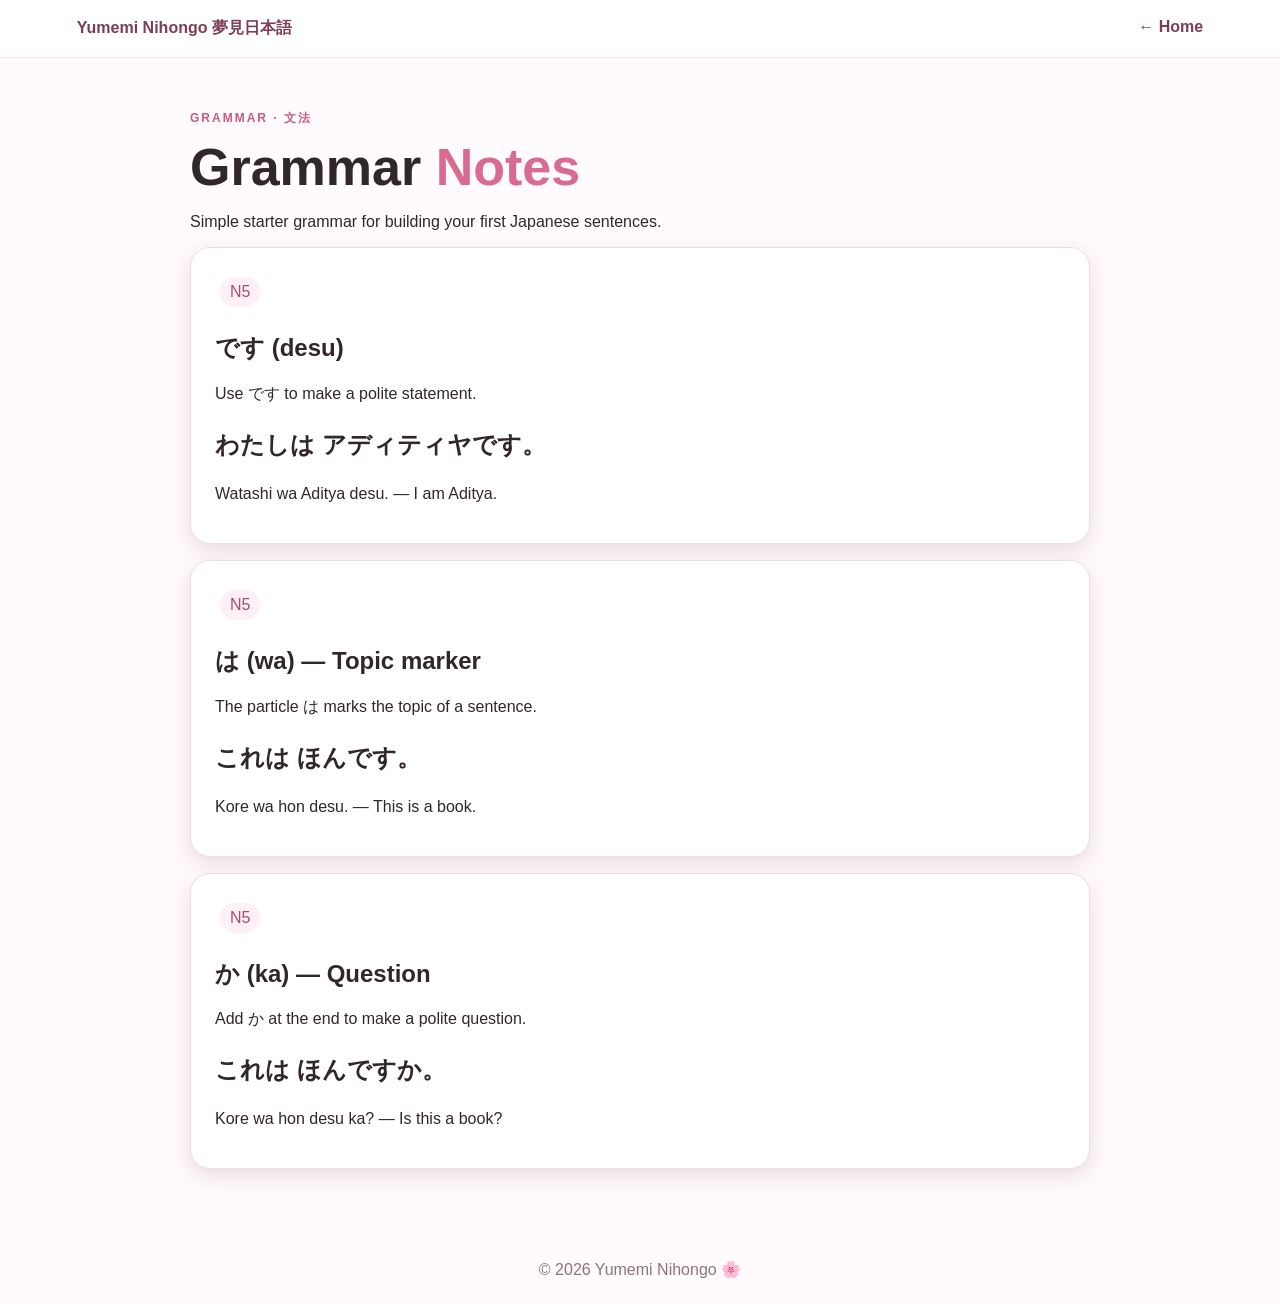
==== grammar.html @ f249b9d2 "Add files via upload" ====
<!DOCTYPE html><html lang="en"><head><meta charset="UTF-8"><meta name="viewport" content="width=device-width,initial-scale=1.0"><title>Grammar Notes — Yumemi Nihongo</title><style>
body{margin:0;font-family:Arial,sans-serif;background:#fffafc;color:#30262b}header{padding:18px 6%;display:flex;justify-content:space-between;background:white;border-bottom:1px solid #f2dfe7}a{text-decoration:none;color:#7e3d56;font-weight:bold}.wrap{max-width:900px;margin:auto;padding:50px 6%}.ey{color:#c45d83;font-weight:bold;letter-spacing:2px;font-size:12px}h1{font-size:52px;margin:10px 0}em{color:#d96b91;font-style:normal}.note{background:white;border:1px solid #f0dce5;border-radius:20px;padding:24px;margin:16px 0;box-shadow:0 7px 20px #eadce2}.jp{font-size:24px;font-weight:bold}.tag{display:inline-block;background:#fff0f5;padding:6px 10px;border-radius:99px;color:#a64f70;margin:5px}footer{text-align:center;padding:25px;color:#8b747d}</style></head><body><header><a href="index.html">Yumemi Nihongo 夢見日本語</a><a href="index.html">← Home</a></header><main class="wrap"><span class="ey">GRAMMAR · 文法</span><h1>Grammar <em>Notes</em></h1><p>Simple starter grammar for building your first Japanese sentences.</p><div class="note"><span class="tag">N5</span><h2>です (desu)</h2><p>Use です to make a polite statement.</p><p class="jp">わたしは アディティヤです。</p><p>Watashi wa Aditya desu. — I am Aditya.</p></div><div class="note"><span class="tag">N5</span><h2>は (wa) — Topic marker</h2><p>The particle は marks the topic of a sentence.</p><p class="jp">これは ほんです。</p><p>Kore wa hon desu. — This is a book.</p></div><div class="note"><span class="tag">N5</span><h2>か (ka) — Question</h2><p>Add か at the end to make a polite question.</p><p class="jp">これは ほんですか。</p><p>Kore wa hon desu ka? — Is this a book?</p></div></main><footer>© 2026 Yumemi Nihongo 🌸</footer></body></html>
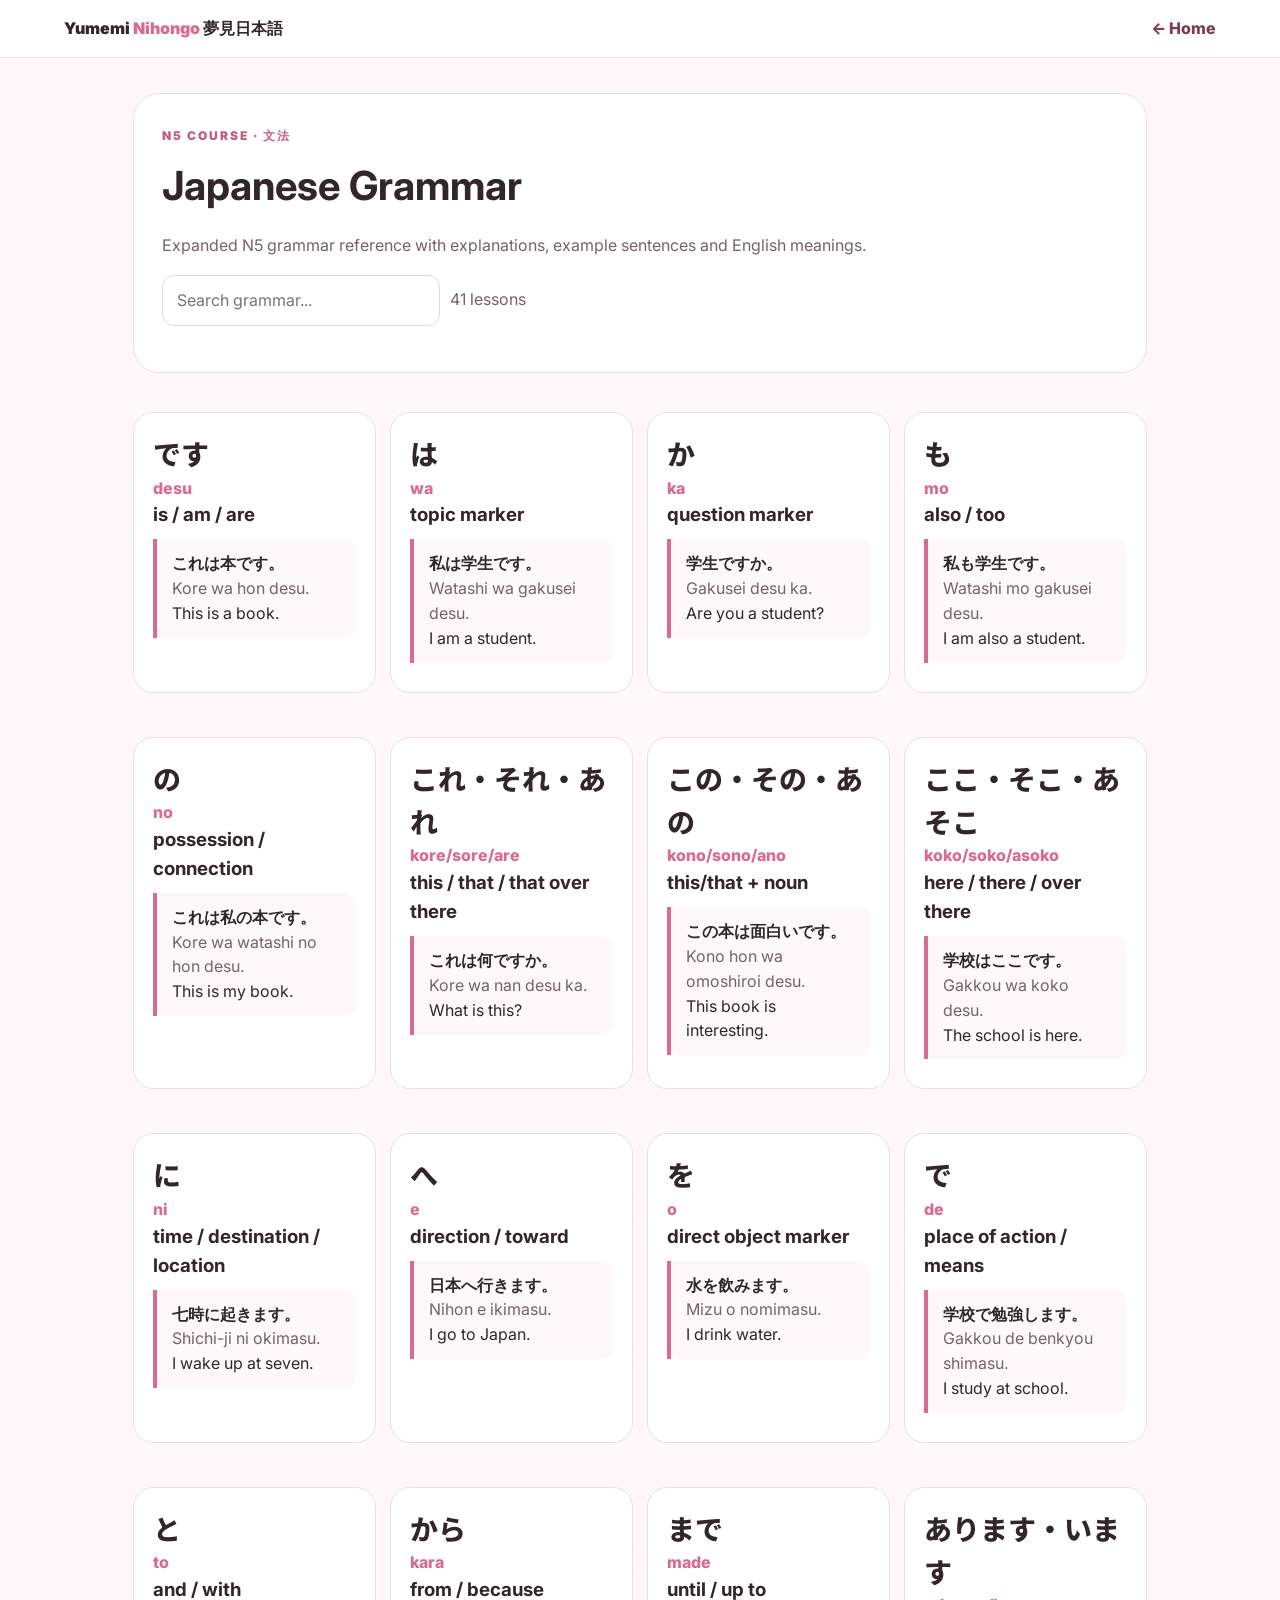
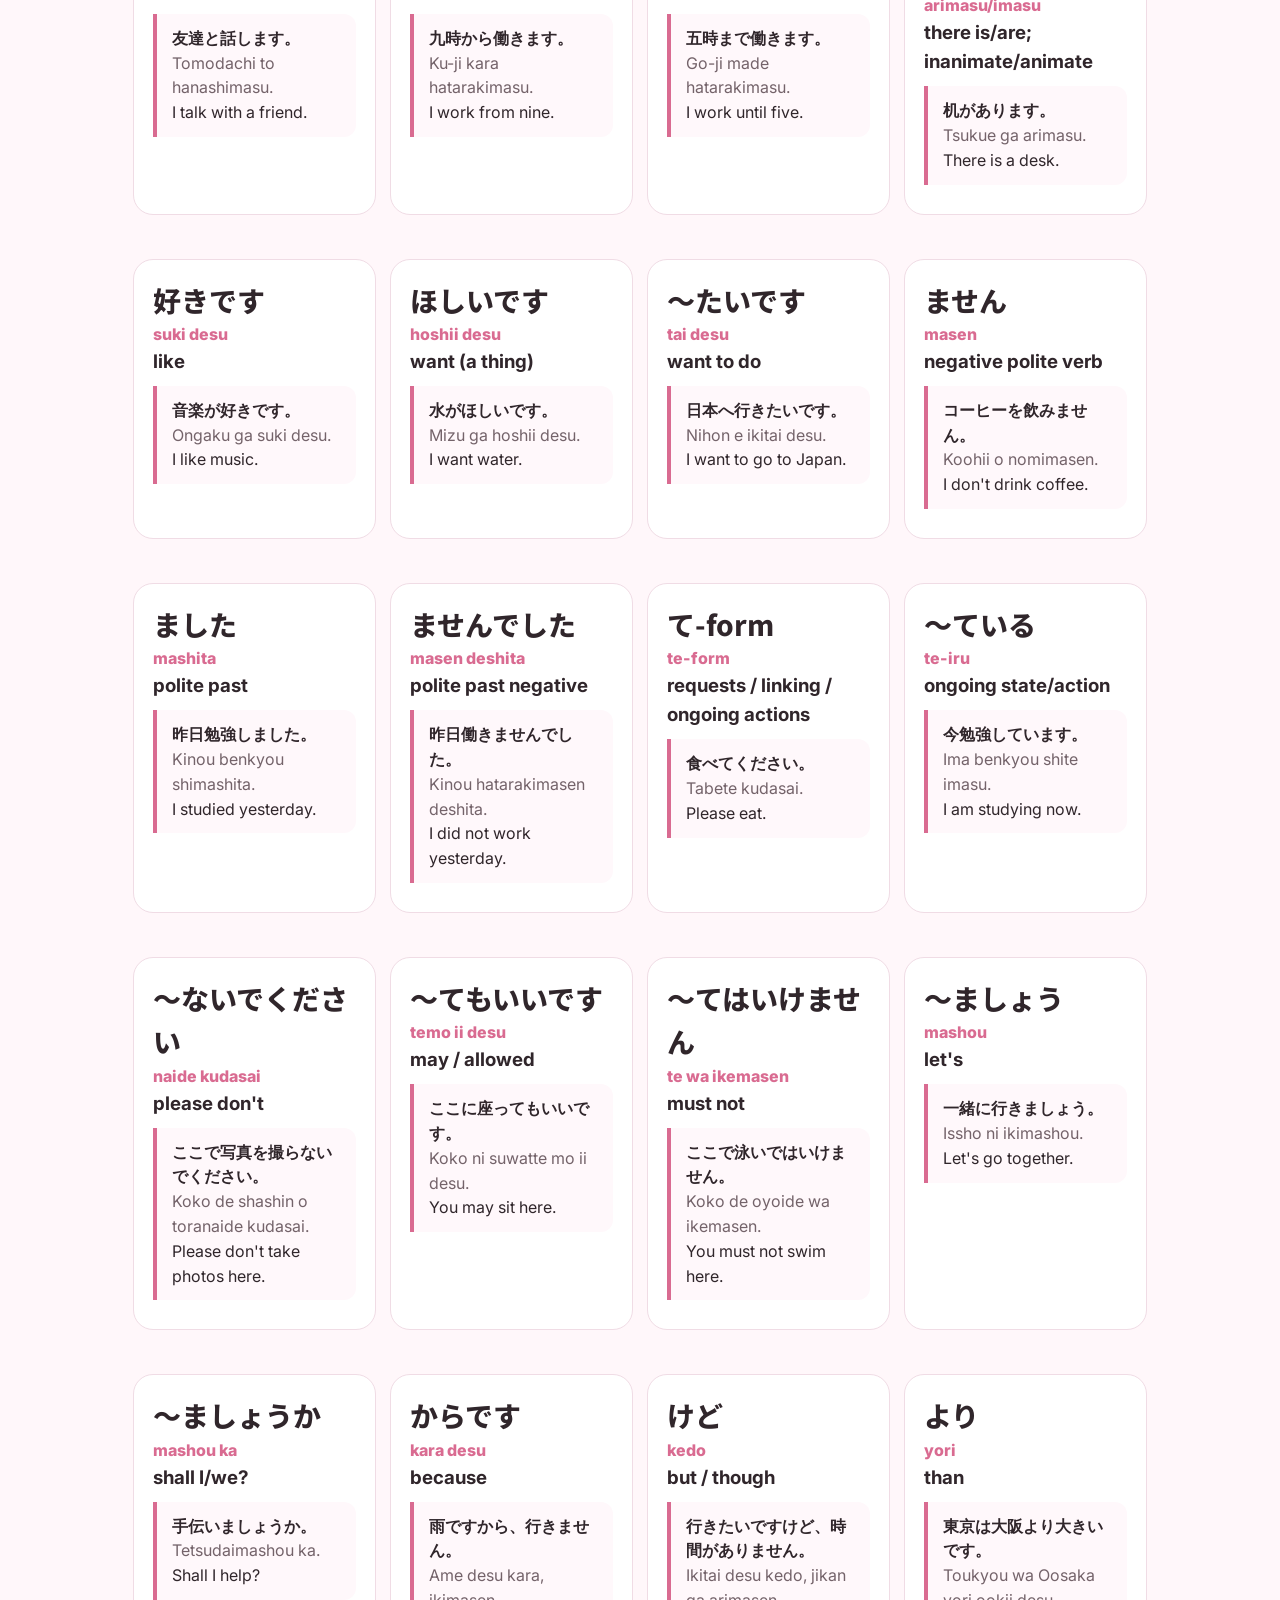
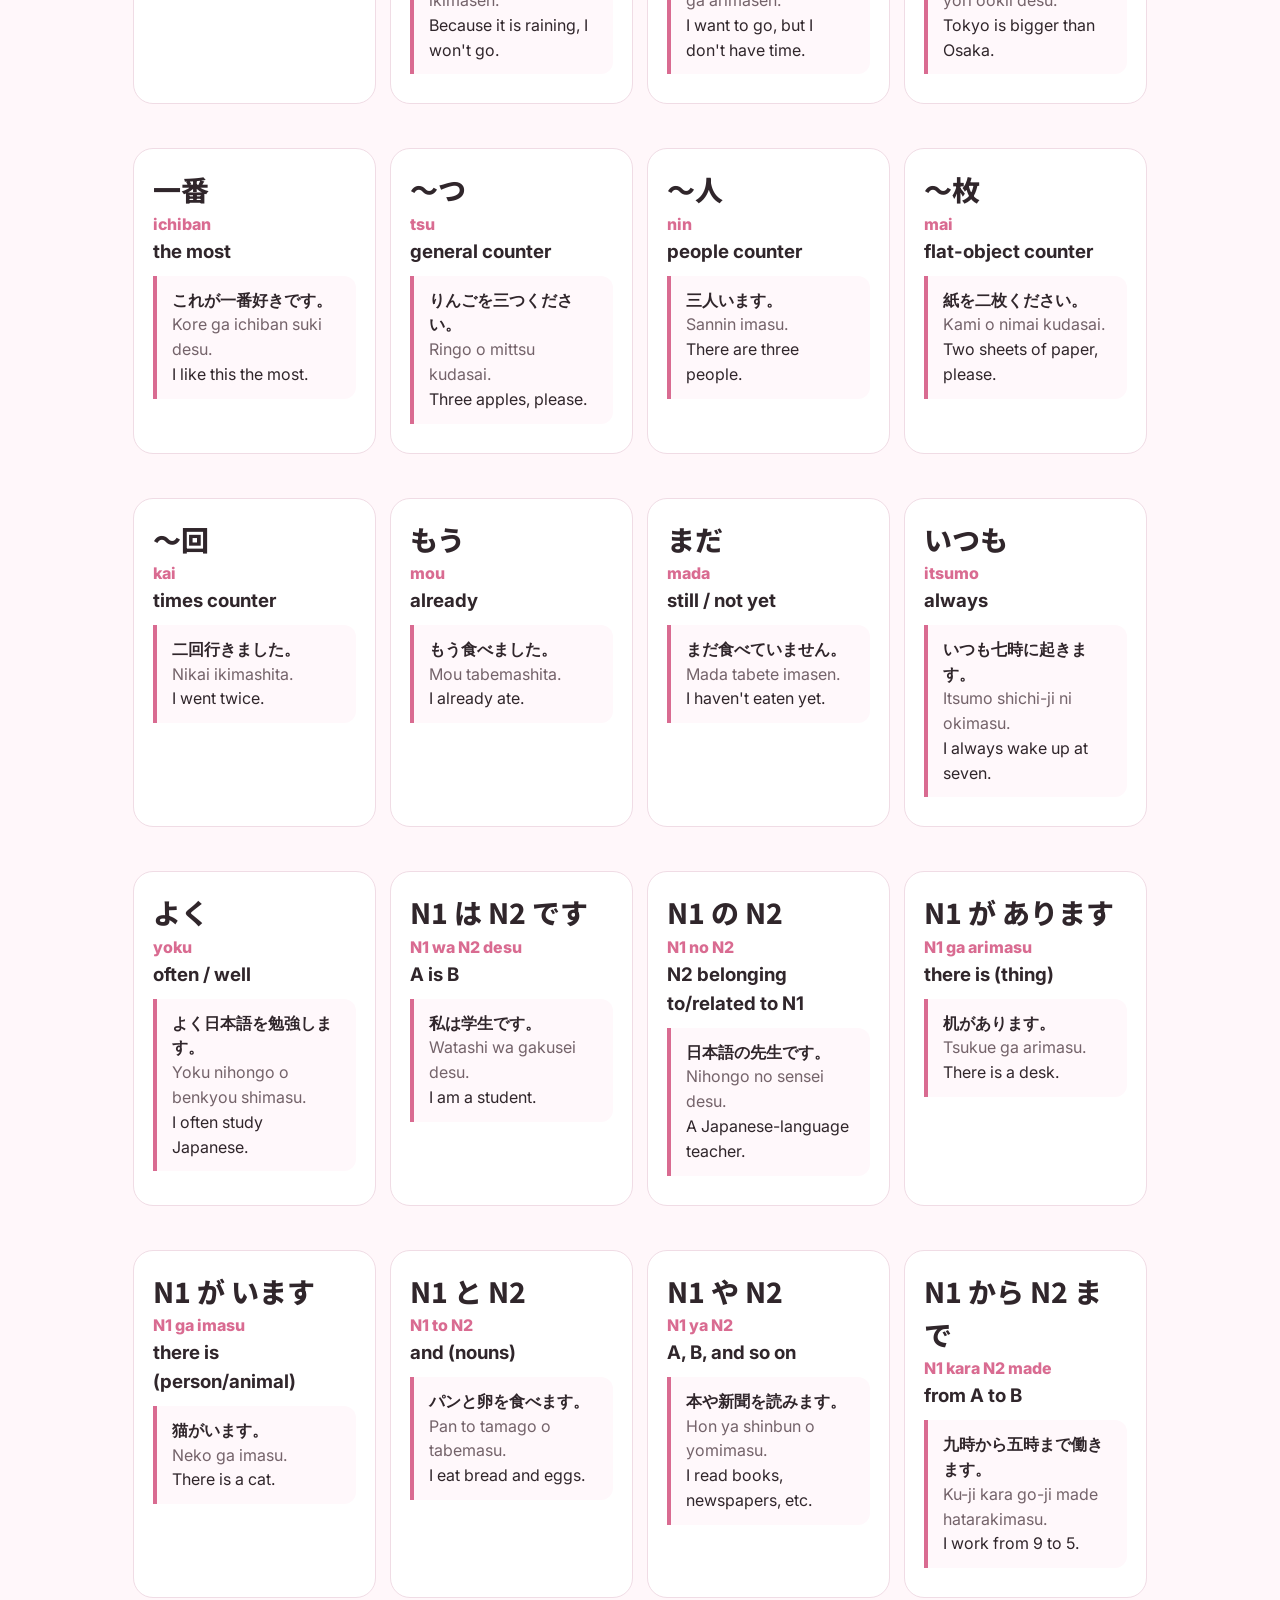
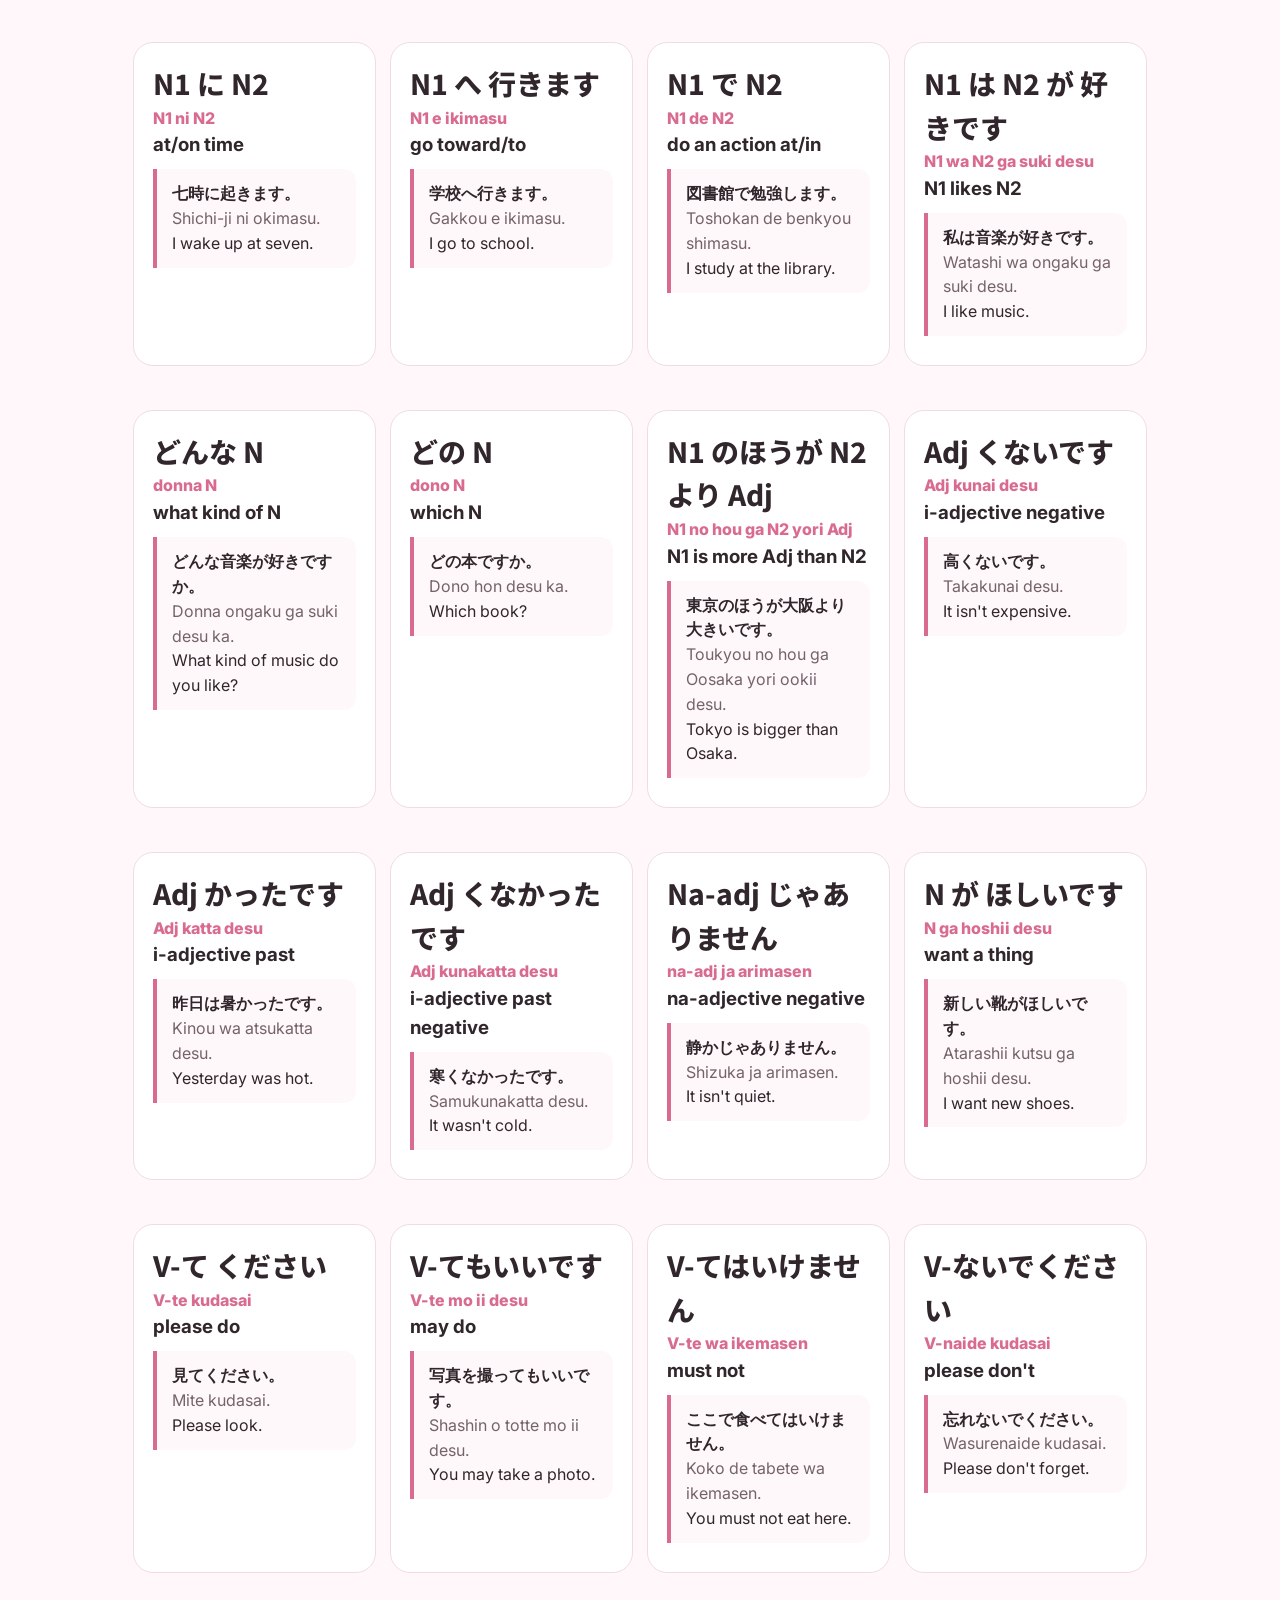
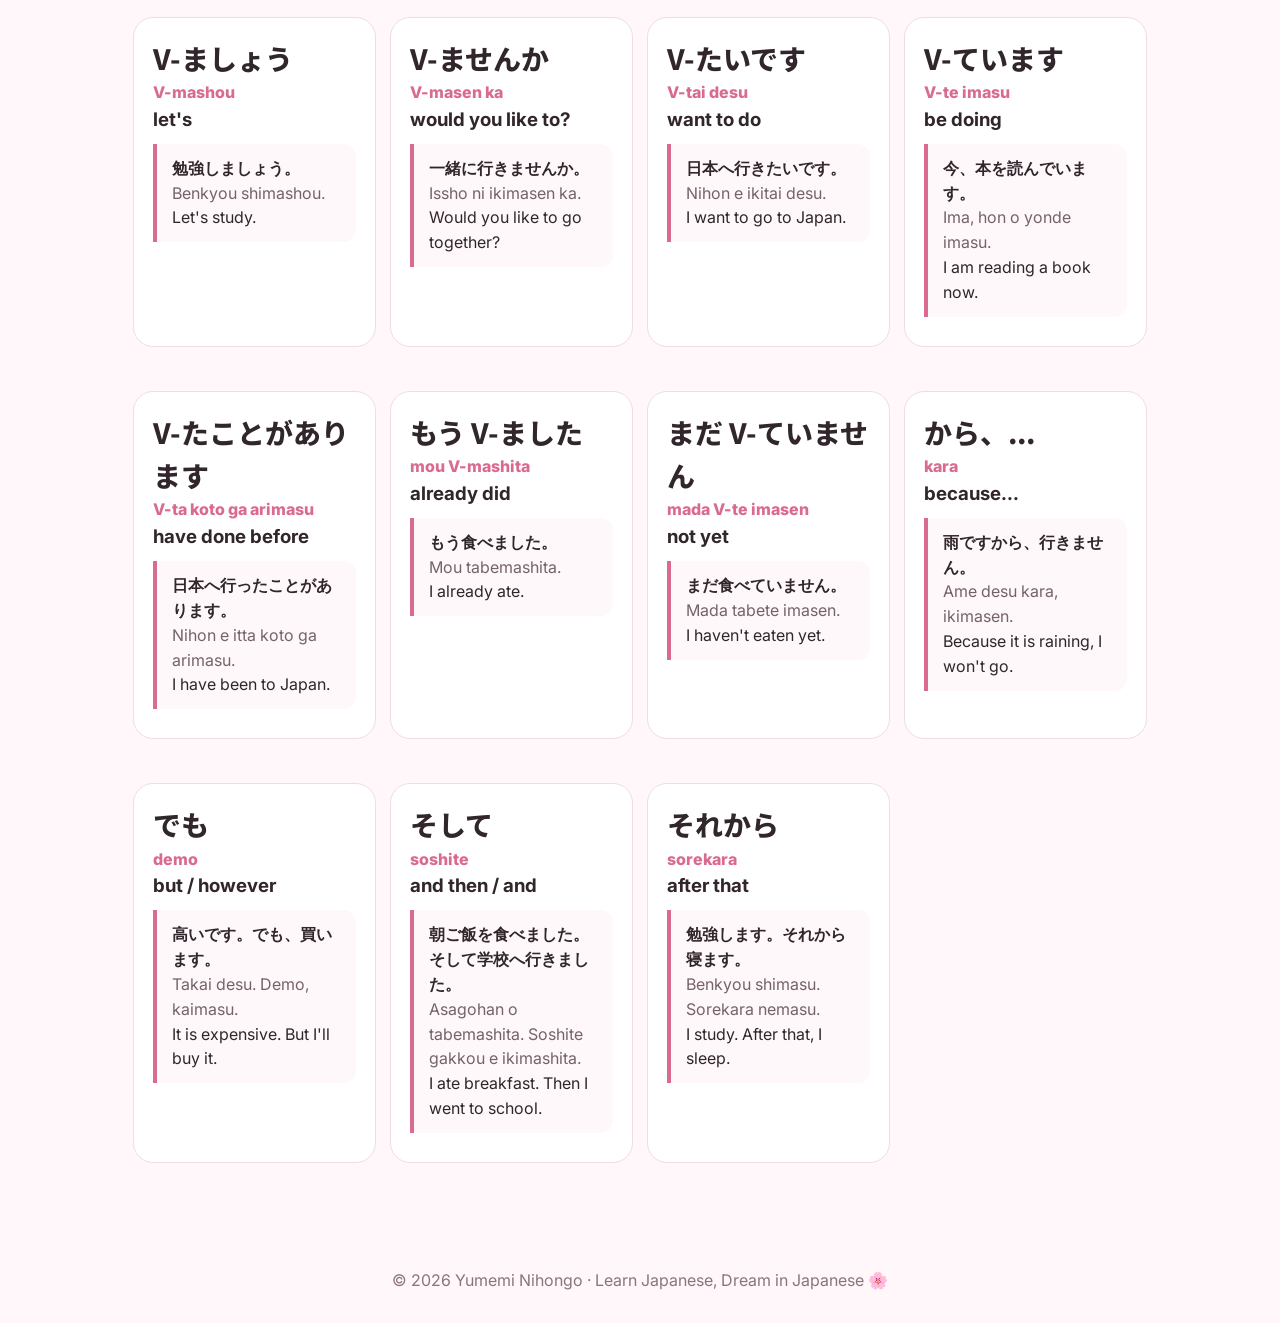
==== commit e4d1eae4: "Add files via upload" ====
--- a/grammar.html
+++ b/grammar.html
@@ -1,2 +1,67 @@
-<!DOCTYPE html><html lang="en"><head><meta charset="UTF-8"><meta name="viewport" content="width=device-width,initial-scale=1.0"><title>Grammar Notes — Yumemi Nihongo</title><style>
-body{margin:0;font-family:Arial,sans-serif;background:#fffafc;color:#30262b}header{padding:18px 6%;display:flex;justify-content:space-between;background:white;border-bottom:1px solid #f2dfe7}a{text-decoration:none;color:#7e3d56;font-weight:bold}.wrap{max-width:900px;margin:auto;padding:50px 6%}.ey{color:#c45d83;font-weight:bold;letter-spacing:2px;font-size:12px}h1{font-size:52px;margin:10px 0}em{color:#d96b91;font-style:normal}.note{background:white;border:1px solid #f0dce5;border-radius:20px;padding:24px;margin:16px 0;box-shadow:0 7px 20px #eadce2}.jp{font-size:24px;font-weight:bold}.tag{display:inline-block;background:#fff0f5;padding:6px 10px;border-radius:99px;color:#a64f70;margin:5px}footer{text-align:center;padding:25px;color:#8b747d}</style></head><body><header><a href="index.html">Yumemi Nihongo 夢見日本語</a><a href="index.html">← Home</a></header><main class="wrap"><span class="ey">GRAMMAR · 文法</span><h1>Grammar <em>Notes</em></h1><p>Simple starter grammar for building your first Japanese sentences.</p><div class="note"><span class="tag">N5</span><h2>です (desu)</h2><p>Use です to make a polite statement.</p><p class="jp">わたしは アディティヤです。</p><p>Watashi wa Aditya desu. — I am Aditya.</p></div><div class="note"><span class="tag">N5</span><h2>は (wa) — Topic marker</h2><p>The particle は marks the topic of a sentence.</p><p class="jp">これは ほんです。</p><p>Kore wa hon desu. — This is a book.</p></div><div class="note"><span class="tag">N5</span><h2>か (ka) — Question</h2><p>Add か at the end to make a polite question.</p><p class="jp">これは ほんですか。</p><p>Kore wa hon desu ka? — Is this a book?</p></div></main><footer>© 2026 Yumemi Nihongo 🌸</footer></body></html>+<!DOCTYPE html><html lang="en"><head><meta charset="UTF-8"><meta name="viewport" content="width=device-width,initial-scale=1">
+<title>Japanese Grammar — Yumemi Nihongo</title><link rel="preconnect" href="https://fonts.googleapis.com"><link rel="preconnect" href="https://fonts.gstatic.com" crossorigin>
+<link href="https://fonts.googleapis.com/css2?family=Inter:wght@400;500;600;700;800;900&family=Noto+Sans+JP:wght@400;500;700;900&display=swap" rel="stylesheet"><style>
+:root{--pink:#d96b91;--dark:#30262b;--muted:#74636a;--line:#f0dce5;--bg:#fff7fa;--card:#fff}
+*{box-sizing:border-box}body{margin:0;background:var(--bg);color:var(--dark);font-family:Inter,Arial,sans-serif;line-height:1.55}
+header{background:#fff;border-bottom:1px solid var(--line);padding:16px 5%;display:flex;align-items:center;justify-content:space-between;position:sticky;top:0;z-index:5}
+.brand{font-weight:900;text-decoration:none;color:var(--dark)}.brand span{color:var(--pink)}
+.back{color:#7e3d56;text-decoration:none;font-weight:800}
+main{max-width:1050px;margin:0 auto;padding:35px 18px 60px}
+.hero{background:#fff;border:1px solid var(--line);border-radius:26px;padding:28px;margin-bottom:24px}
+.eyebrow{font-size:12px;font-weight:900;letter-spacing:2px;color:#c45d83}.hero h1{font-size:40px;margin:8px 0}.hero p{color:var(--muted)}
+.toolbar{display:flex;gap:10px;flex-wrap:wrap;margin:18px 0}.toolbar input,.toolbar select{padding:12px 14px;border:1px solid #e8d6de;border-radius:12px;background:#fff;font:inherit}
+.grid{display:grid;grid-template-columns:repeat(auto-fit,minmax(230px,1fr));gap:14px}
+.card{background:var(--card);border:1px solid var(--line);border-radius:20px;padding:19px}
+.card h3{margin:0 0 5px}.jp{font-family:"Noto Sans JP",Arial,sans-serif;font-size:28px;font-weight:800}.romaji{color:var(--pink);font-weight:800}.muted{color:var(--muted)}
+table{width:100%;border-collapse:collapse;background:#fff;border:1px solid var(--line);border-radius:18px;overflow:hidden}th,td{text-align:left;padding:12px;border-bottom:1px solid #f1e4e8}th{background:#fff0f5}
+button,.btn{border:0;border-radius:999px;padding:11px 16px;background:var(--pink);color:#fff;font-weight:800;cursor:pointer;text-decoration:none;display:inline-block}
+.secondary{background:#f6e6ec;color:#7e3d56}.answer{display:none;margin-top:10px;padding:10px;background:#fff3f7;border-radius:10px}
+.lesson{margin:15px 0}.lesson h2{font-size:24px}.example{background:#fff8fb;border-left:4px solid var(--pink);padding:12px 15px;margin:10px 0;border-radius:0 12px 12px 0}
+footer{text-align:center;color:#8b747d;padding:30px}
+@media(max-width:600px){.hero h1{font-size:32px}header{padding:14px 4%}}
+</style></head>
+<body><header><a class="brand" href="index.html">Yumemi <span>Nihongo</span> 夢見日本語</a><a class="back" href="index.html">← Home</a></header>
+<main><section class="hero"><span class="eyebrow">N5 COURSE · 文法</span><h1>Japanese Grammar</h1><p>Expanded N5 grammar reference with explanations, example sentences and English meanings.</p>
+<div class="toolbar"><input id="search" placeholder="Search grammar..."><span class="muted" style="padding:12px 0">41 lessons</span></div></section>
+<section class="grid" id="grid"><article class="card lesson"><div class="jp">です</div><div class="romaji">desu</div><h3>is / am / are</h3>
+<div class="example"><b>これは本です。</b><br><span class="muted">Kore wa hon desu.</span><br>This is a book.</div></article><article class="card lesson"><div class="jp">は</div><div class="romaji">wa</div><h3>topic marker</h3>
+<div class="example"><b>私は学生です。</b><br><span class="muted">Watashi wa gakusei desu.</span><br>I am a student.</div></article><article class="card lesson"><div class="jp">か</div><div class="romaji">ka</div><h3>question marker</h3>
+<div class="example"><b>学生ですか。</b><br><span class="muted">Gakusei desu ka.</span><br>Are you a student?</div></article><article class="card lesson"><div class="jp">も</div><div class="romaji">mo</div><h3>also / too</h3>
+<div class="example"><b>私も学生です。</b><br><span class="muted">Watashi mo gakusei desu.</span><br>I am also a student.</div></article><article class="card lesson"><div class="jp">の</div><div class="romaji">no</div><h3>possession / connection</h3>
+<div class="example"><b>これは私の本です。</b><br><span class="muted">Kore wa watashi no hon desu.</span><br>This is my book.</div></article><article class="card lesson"><div class="jp">これ・それ・あれ</div><div class="romaji">kore/sore/are</div><h3>this / that / that over there</h3>
+<div class="example"><b>これは何ですか。</b><br><span class="muted">Kore wa nan desu ka.</span><br>What is this?</div></article><article class="card lesson"><div class="jp">この・その・あの</div><div class="romaji">kono/sono/ano</div><h3>this/that + noun</h3>
+<div class="example"><b>この本は面白いです。</b><br><span class="muted">Kono hon wa omoshiroi desu.</span><br>This book is interesting.</div></article><article class="card lesson"><div class="jp">ここ・そこ・あそこ</div><div class="romaji">koko/soko/asoko</div><h3>here / there / over there</h3>
+<div class="example"><b>学校はここです。</b><br><span class="muted">Gakkou wa koko desu.</span><br>The school is here.</div></article><article class="card lesson"><div class="jp">に</div><div class="romaji">ni</div><h3>time / destination / location</h3>
+<div class="example"><b>七時に起きます。</b><br><span class="muted">Shichi-ji ni okimasu.</span><br>I wake up at seven.</div></article><article class="card lesson"><div class="jp">へ</div><div class="romaji">e</div><h3>direction / toward</h3>
+<div class="example"><b>日本へ行きます。</b><br><span class="muted">Nihon e ikimasu.</span><br>I go to Japan.</div></article><article class="card lesson"><div class="jp">を</div><div class="romaji">o</div><h3>direct object marker</h3>
+<div class="example"><b>水を飲みます。</b><br><span class="muted">Mizu o nomimasu.</span><br>I drink water.</div></article><article class="card lesson"><div class="jp">で</div><div class="romaji">de</div><h3>place of action / means</h3>
+<div class="example"><b>学校で勉強します。</b><br><span class="muted">Gakkou de benkyou shimasu.</span><br>I study at school.</div></article><article class="card lesson"><div class="jp">と</div><div class="romaji">to</div><h3>and / with</h3>
+<div class="example"><b>友達と話します。</b><br><span class="muted">Tomodachi to hanashimasu.</span><br>I talk with a friend.</div></article><article class="card lesson"><div class="jp">から</div><div class="romaji">kara</div><h3>from / because</h3>
+<div class="example"><b>九時から働きます。</b><br><span class="muted">Ku-ji kara hatarakimasu.</span><br>I work from nine.</div></article><article class="card lesson"><div class="jp">まで</div><div class="romaji">made</div><h3>until / up to</h3>
+<div class="example"><b>五時まで働きます。</b><br><span class="muted">Go-ji made hatarakimasu.</span><br>I work until five.</div></article><article class="card lesson"><div class="jp">あります・います</div><div class="romaji">arimasu/imasu</div><h3>there is/are; inanimate/animate</h3>
+<div class="example"><b>机があります。</b><br><span class="muted">Tsukue ga arimasu.</span><br>There is a desk.</div></article><article class="card lesson"><div class="jp">好きです</div><div class="romaji">suki desu</div><h3>like</h3>
+<div class="example"><b>音楽が好きです。</b><br><span class="muted">Ongaku ga suki desu.</span><br>I like music.</div></article><article class="card lesson"><div class="jp">ほしいです</div><div class="romaji">hoshii desu</div><h3>want (a thing)</h3>
+<div class="example"><b>水がほしいです。</b><br><span class="muted">Mizu ga hoshii desu.</span><br>I want water.</div></article><article class="card lesson"><div class="jp">～たいです</div><div class="romaji">tai desu</div><h3>want to do</h3>
+<div class="example"><b>日本へ行きたいです。</b><br><span class="muted">Nihon e ikitai desu.</span><br>I want to go to Japan.</div></article><article class="card lesson"><div class="jp">ません</div><div class="romaji">masen</div><h3>negative polite verb</h3>
+<div class="example"><b>コーヒーを飲みません。</b><br><span class="muted">Koohii o nomimasen.</span><br>I don't drink coffee.</div></article><article class="card lesson"><div class="jp">ました</div><div class="romaji">mashita</div><h3>polite past</h3>
+<div class="example"><b>昨日勉強しました。</b><br><span class="muted">Kinou benkyou shimashita.</span><br>I studied yesterday.</div></article><article class="card lesson"><div class="jp">ませんでした</div><div class="romaji">masen deshita</div><h3>polite past negative</h3>
+<div class="example"><b>昨日働きませんでした。</b><br><span class="muted">Kinou hatarakimasen deshita.</span><br>I did not work yesterday.</div></article><article class="card lesson"><div class="jp">て-form</div><div class="romaji">te-form</div><h3>requests / linking / ongoing actions</h3>
+<div class="example"><b>食べてください。</b><br><span class="muted">Tabete kudasai.</span><br>Please eat.</div></article><article class="card lesson"><div class="jp">～ている</div><div class="romaji">te-iru</div><h3>ongoing state/action</h3>
+<div class="example"><b>今勉強しています。</b><br><span class="muted">Ima benkyou shite imasu.</span><br>I am studying now.</div></article><article class="card lesson"><div class="jp">～ないでください</div><div class="romaji">naide kudasai</div><h3>please don't</h3>
+<div class="example"><b>ここで写真を撮らないでください。</b><br><span class="muted">Koko de shashin o toranaide kudasai.</span><br>Please don't take photos here.</div></article><article class="card lesson"><div class="jp">～てもいいです</div><div class="romaji">temo ii desu</div><h3>may / allowed</h3>
+<div class="example"><b>ここに座ってもいいです。</b><br><span class="muted">Koko ni suwatte mo ii desu.</span><br>You may sit here.</div></article><article class="card lesson"><div class="jp">～てはいけません</div><div class="romaji">te wa ikemasen</div><h3>must not</h3>
+<div class="example"><b>ここで泳いではいけません。</b><br><span class="muted">Koko de oyoide wa ikemasen.</span><br>You must not swim here.</div></article><article class="card lesson"><div class="jp">～ましょう</div><div class="romaji">mashou</div><h3>let's</h3>
+<div class="example"><b>一緒に行きましょう。</b><br><span class="muted">Issho ni ikimashou.</span><br>Let's go together.</div></article><article class="card lesson"><div class="jp">～ましょうか</div><div class="romaji">mashou ka</div><h3>shall I/we?</h3>
+<div class="example"><b>手伝いましょうか。</b><br><span class="muted">Tetsudaimashou ka.</span><br>Shall I help?</div></article><article class="card lesson"><div class="jp">からです</div><div class="romaji">kara desu</div><h3>because</h3>
+<div class="example"><b>雨ですから、行きません。</b><br><span class="muted">Ame desu kara, ikimasen.</span><br>Because it is raining, I won't go.</div></article><article class="card lesson"><div class="jp">けど</div><div class="romaji">kedo</div><h3>but / though</h3>
+<div class="example"><b>行きたいですけど、時間がありません。</b><br><span class="muted">Ikitai desu kedo, jikan ga arimasen.</span><br>I want to go, but I don't have time.</div></article><article class="card lesson"><div class="jp">より</div><div class="romaji">yori</div><h3>than</h3>
+<div class="example"><b>東京は大阪より大きいです。</b><br><span class="muted">Toukyou wa Oosaka yori ookii desu.</span><br>Tokyo is bigger than Osaka.</div></article><article class="card lesson"><div class="jp">一番</div><div class="romaji">ichiban</div><h3>the most</h3>
+<div class="example"><b>これが一番好きです。</b><br><span class="muted">Kore ga ichiban suki desu.</span><br>I like this the most.</div></article><article class="card lesson"><div class="jp">～つ</div><div class="romaji">tsu</div><h3>general counter</h3>
+<div class="example"><b>りんごを三つください。</b><br><span class="muted">Ringo o mittsu kudasai.</span><br>Three apples, please.</div></article><article class="card lesson"><div class="jp">～人</div><div class="romaji">nin</div><h3>people counter</h3>
+<div class="example"><b>三人います。</b><br><span class="muted">Sannin imasu.</span><br>There are three people.</div></article><article class="card lesson"><div class="jp">～枚</div><div class="romaji">mai</div><h3>flat-object counter</h3>
+<div class="example"><b>紙を二枚ください。</b><br><span class="muted">Kami o nimai kudasai.</span><br>Two sheets of paper, please.</div></article><article class="card lesson"><div class="jp">～回</div><div class="romaji">kai</div><h3>times counter</h3>
+<div class="example"><b>二回行きました。</b><br><span class="muted">Nikai ikimashita.</span><br>I went twice.</div></article><article class="card lesson"><div class="jp">もう</div><div class="romaji">mou</div><h3>already</h3>
+<div class="example"><b>もう食べました。</b><br><span class="muted">Mou tabemashita.</span><br>I already ate.</div></article><article class="card lesson"><div class="jp">まだ</div><div class="romaji">mada</div><h3>still / not yet</h3>
+<div class="example"><b>まだ食べていません。</b><br><span class="muted">Mada tabete imasen.</span><br>I haven't eaten yet.</div></article><article class="card lesson"><div class="jp">いつも</div><div class="romaji">itsumo</div><h3>always</h3>
+<div class="example"><b>いつも七時に起きます。</b><br><span class="muted">Itsumo shichi-ji ni okimasu.</span><br>I always wake up at seven.</div></article><article class="card lesson"><div class="jp">よく</div><div class="romaji">yoku</div><h3>often / well</h3>
+<div class="example"><b>よく日本語を勉強します。</b><br><span class="muted">Yoku nihongo o benkyou shimasu.</span><br>I often study Japanese.</div></article><article class="card lesson"><div class="jp">N1 は N2 です</div><div class="romaji">N1 wa N2 desu</div><h3>A is B</h3><div class="example"><b>私は学生です。</b><br><span class="muted">Watashi wa gakusei desu.</span><br>I am a student.</div></article><article class="card lesson"><div class="jp">N1 の N2</div><div class="romaji">N1 no N2</div><h3>N2 belonging to/related to N1</h3><div class="example"><b>日本語の先生です。</b><br><span class="muted">Nihongo no sensei desu.</span><br>A Japanese-language teacher.</div></article><article class="card lesson"><div class="jp">N1 が あります</div><div class="romaji">N1 ga arimasu</div><h3>there is (thing)</h3><div class="example"><b>机があります。</b><br><span class="muted">Tsukue ga arimasu.</span><br>There is a desk.</div></article><article class="card lesson"><div class="jp">N1 が います</div><div class="romaji">N1 ga imasu</div><h3>there is (person/animal)</h3><div class="example"><b>猫がいます。</b><br><span class="muted">Neko ga imasu.</span><br>There is a cat.</div></article><article class="card lesson"><div class="jp">N1 と N2</div><div class="romaji">N1 to N2</div><h3>and (nouns)</h3><div class="example"><b>パンと卵を食べます。</b><br><span class="muted">Pan to tamago o tabemasu.</span><br>I eat bread and eggs.</div></article><article class="card lesson"><div class="jp">N1 や N2</div><div class="romaji">N1 ya N2</div><h3>A, B, and so on</h3><div class="example"><b>本や新聞を読みます。</b><br><span class="muted">Hon ya shinbun o yomimasu.</span><br>I read books, newspapers, etc.</div></article><article class="card lesson"><div class="jp">N1 から N2 まで</div><div class="romaji">N1 kara N2 made</div><h3>from A to B</h3><div class="example"><b>九時から五時まで働きます。</b><br><span class="muted">Ku-ji kara go-ji made hatarakimasu.</span><br>I work from 9 to 5.</div></article><article class="card lesson"><div class="jp">N1 に N2</div><div class="romaji">N1 ni N2</div><h3>at/on time</h3><div class="example"><b>七時に起きます。</b><br><span class="muted">Shichi-ji ni okimasu.</span><br>I wake up at seven.</div></article><article class="card lesson"><div class="jp">N1 へ 行きます</div><div class="romaji">N1 e ikimasu</div><h3>go toward/to</h3><div class="example"><b>学校へ行きます。</b><br><span class="muted">Gakkou e ikimasu.</span><br>I go to school.</div></article><article class="card lesson"><div class="jp">N1 で N2</div><div class="romaji">N1 de N2</div><h3>do an action at/in</h3><div class="example"><b>図書館で勉強します。</b><br><span class="muted">Toshokan de benkyou shimasu.</span><br>I study at the library.</div></article><article class="card lesson"><div class="jp">N1 は N2 が 好きです</div><div class="romaji">N1 wa N2 ga suki desu</div><h3>N1 likes N2</h3><div class="example"><b>私は音楽が好きです。</b><br><span class="muted">Watashi wa ongaku ga suki desu.</span><br>I like music.</div></article><article class="card lesson"><div class="jp">どんな N</div><div class="romaji">donna N</div><h3>what kind of N</h3><div class="example"><b>どんな音楽が好きですか。</b><br><span class="muted">Donna ongaku ga suki desu ka.</span><br>What kind of music do you like?</div></article><article class="card lesson"><div class="jp">どの N</div><div class="romaji">dono N</div><h3>which N</h3><div class="example"><b>どの本ですか。</b><br><span class="muted">Dono hon desu ka.</span><br>Which book?</div></article><article class="card lesson"><div class="jp">N1 のほうが N2 より Adj</div><div class="romaji">N1 no hou ga N2 yori Adj</div><h3>N1 is more Adj than N2</h3><div class="example"><b>東京のほうが大阪より大きいです。</b><br><span class="muted">Toukyou no hou ga Oosaka yori ookii desu.</span><br>Tokyo is bigger than Osaka.</div></article><article class="card lesson"><div class="jp">Adj くないです</div><div class="romaji">Adj kunai desu</div><h3>i-adjective negative</h3><div class="example"><b>高くないです。</b><br><span class="muted">Takakunai desu.</span><br>It isn't expensive.</div></article><article class="card lesson"><div class="jp">Adj かったです</div><div class="romaji">Adj katta desu</div><h3>i-adjective past</h3><div class="example"><b>昨日は暑かったです。</b><br><span class="muted">Kinou wa atsukatta desu.</span><br>Yesterday was hot.</div></article><article class="card lesson"><div class="jp">Adj くなかったです</div><div class="romaji">Adj kunakatta desu</div><h3>i-adjective past negative</h3><div class="example"><b>寒くなかったです。</b><br><span class="muted">Samukunakatta desu.</span><br>It wasn't cold.</div></article><article class="card lesson"><div class="jp">Na-adj じゃありません</div><div class="romaji">na-adj ja arimasen</div><h3>na-adjective negative</h3><div class="example"><b>静かじゃありません。</b><br><span class="muted">Shizuka ja arimasen.</span><br>It isn't quiet.</div></article><article class="card lesson"><div class="jp">N が ほしいです</div><div class="romaji">N ga hoshii desu</div><h3>want a thing</h3><div class="example"><b>新しい靴がほしいです。</b><br><span class="muted">Atarashii kutsu ga hoshii desu.</span><br>I want new shoes.</div></article><article class="card lesson"><div class="jp">V-て ください</div><div class="romaji">V-te kudasai</div><h3>please do</h3><div class="example"><b>見てください。</b><br><span class="muted">Mite kudasai.</span><br>Please look.</div></article><article class="card lesson"><div class="jp">V-てもいいです</div><div class="romaji">V-te mo ii desu</div><h3>may do</h3><div class="example"><b>写真を撮ってもいいです。</b><br><span class="muted">Shashin o totte mo ii desu.</span><br>You may take a photo.</div></article><article class="card lesson"><div class="jp">V-てはいけません</div><div class="romaji">V-te wa ikemasen</div><h3>must not</h3><div class="example"><b>ここで食べてはいけません。</b><br><span class="muted">Koko de tabete wa ikemasen.</span><br>You must not eat here.</div></article><article class="card lesson"><div class="jp">V-ないでください</div><div class="romaji">V-naide kudasai</div><h3>please don't</h3><div class="example"><b>忘れないでください。</b><br><span class="muted">Wasurenaide kudasai.</span><br>Please don't forget.</div></article><article class="card lesson"><div class="jp">V-ましょう</div><div class="romaji">V-mashou</div><h3>let's</h3><div class="example"><b>勉強しましょう。</b><br><span class="muted">Benkyou shimashou.</span><br>Let's study.</div></article><article class="card lesson"><div class="jp">V-ませんか</div><div class="romaji">V-masen ka</div><h3>would you like to?</h3><div class="example"><b>一緒に行きませんか。</b><br><span class="muted">Issho ni ikimasen ka.</span><br>Would you like to go together?</div></article><article class="card lesson"><div class="jp">V-たいです</div><div class="romaji">V-tai desu</div><h3>want to do</h3><div class="example"><b>日本へ行きたいです。</b><br><span class="muted">Nihon e ikitai desu.</span><br>I want to go to Japan.</div></article><article class="card lesson"><div class="jp">V-ています</div><div class="romaji">V-te imasu</div><h3>be doing</h3><div class="example"><b>今、本を読んでいます。</b><br><span class="muted">Ima, hon o yonde imasu.</span><br>I am reading a book now.</div></article><article class="card lesson"><div class="jp">V-たことがあります</div><div class="romaji">V-ta koto ga arimasu</div><h3>have done before</h3><div class="example"><b>日本へ行ったことがあります。</b><br><span class="muted">Nihon e itta koto ga arimasu.</span><br>I have been to Japan.</div></article><article class="card lesson"><div class="jp">もう V-ました</div><div class="romaji">mou V-mashita</div><h3>already did</h3><div class="example"><b>もう食べました。</b><br><span class="muted">Mou tabemashita.</span><br>I already ate.</div></article><article class="card lesson"><div class="jp">まだ V-ていません</div><div class="romaji">mada V-te imasen</div><h3>not yet</h3><div class="example"><b>まだ食べていません。</b><br><span class="muted">Mada tabete imasen.</span><br>I haven't eaten yet.</div></article><article class="card lesson"><div class="jp">から、...</div><div class="romaji">kara</div><h3>because...</h3><div class="example"><b>雨ですから、行きません。</b><br><span class="muted">Ame desu kara, ikimasen.</span><br>Because it is raining, I won't go.</div></article><article class="card lesson"><div class="jp">でも</div><div class="romaji">demo</div><h3>but / however</h3><div class="example"><b>高いです。でも、買います。</b><br><span class="muted">Takai desu. Demo, kaimasu.</span><br>It is expensive. But I'll buy it.</div></article><article class="card lesson"><div class="jp">そして</div><div class="romaji">soshite</div><h3>and then / and</h3><div class="example"><b>朝ご飯を食べました。そして学校へ行きました。</b><br><span class="muted">Asagohan o tabemashita. Soshite gakkou e ikimashita.</span><br>I ate breakfast. Then I went to school.</div></article><article class="card lesson"><div class="jp">それから</div><div class="romaji">sorekara</div><h3>after that</h3><div class="example"><b>勉強します。それから寝ます。</b><br><span class="muted">Benkyou shimasu. Sorekara nemasu.</span><br>I study. After that, I sleep.</div></article></section></main><footer>© 2026 Yumemi Nihongo · Learn Japanese, Dream in Japanese 🌸</footer><script>const input=document.getElementById('search'),cards=[...document.querySelectorAll('.card')];input.oninput=()=>{const q=input.value.toLowerCase();cards.forEach(c=>c.style.display=c.innerText.toLowerCase().includes(q)?'block':'none')};</script></body></html>
